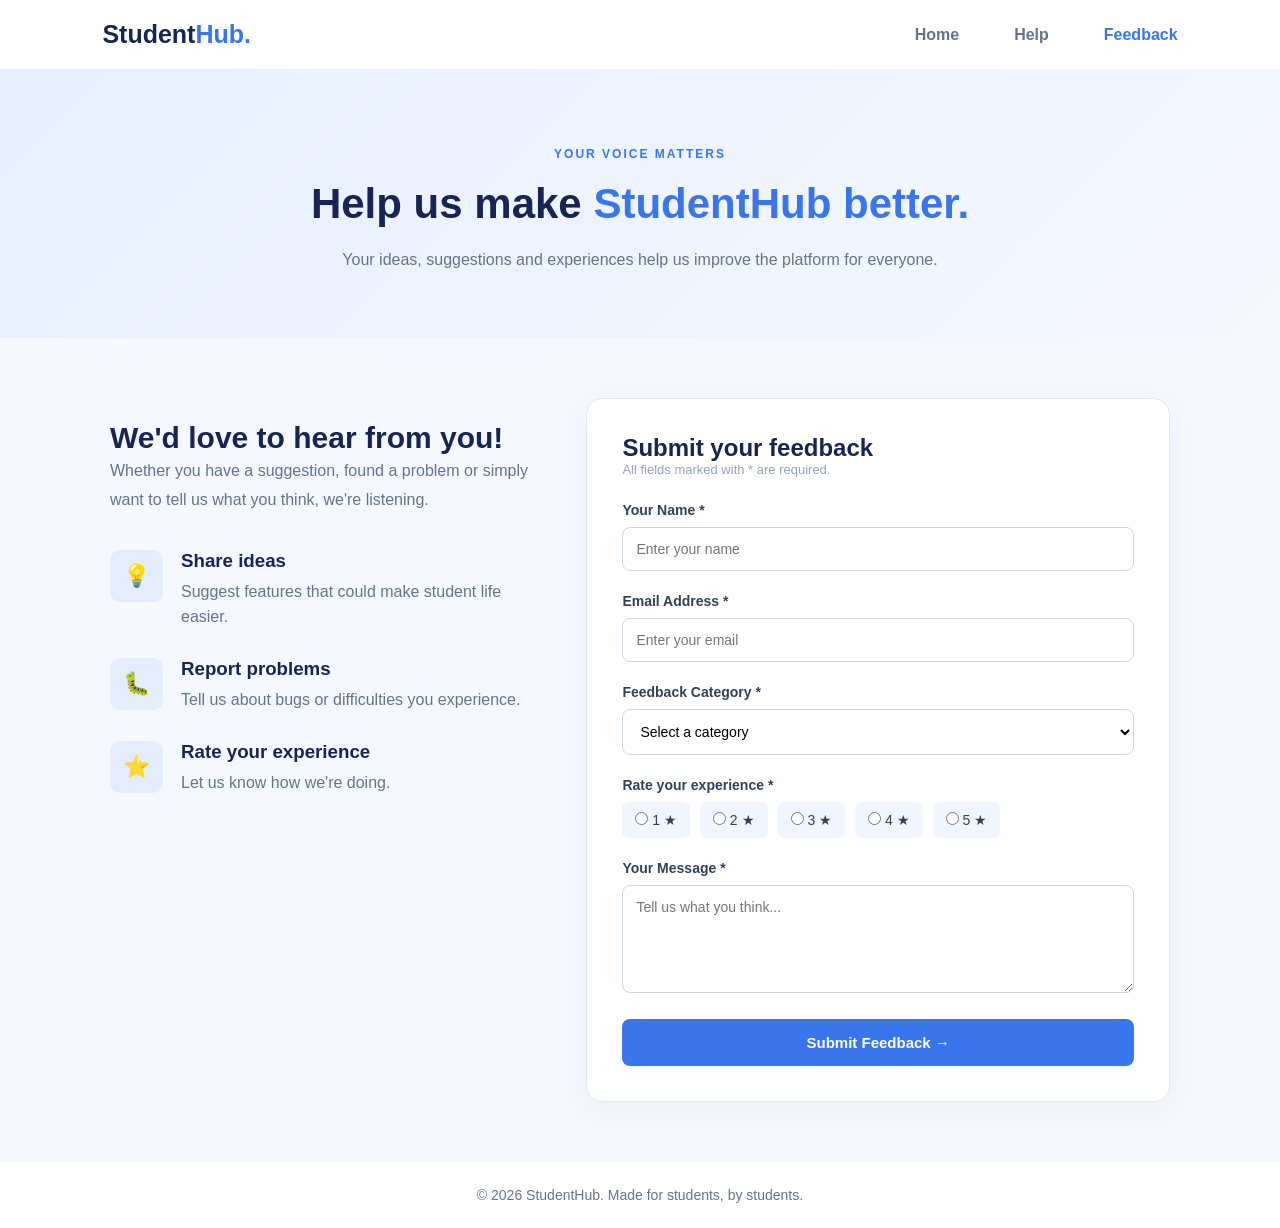
==== feedback.html @ dbc74e3b "Add help and feedback pages" ====
<!DOCTYPE html>
<html lang="en">
<head>
    <meta charset="UTF-8">
    <meta name="viewport" content="width=device-width, initial-scale=1.0">
    <title>Feedback | StudentHub</title>
    <link rel="stylesheet" href="style.css">
</head>
<body class="support-page">

    <header class="support-header">
        <a href="index.html" class="support-logo">Student<span>Hub.</span></a>

        <nav class="support-nav">
            <a href="index.html">Home</a>
            <a href="help.html">Help</a>
            <a href="feedback.html" class="active">Feedback</a>
        </nav>
    </header>

    <main>
        <section class="feedback-hero">
            <span class="hero-tag">YOUR VOICE MATTERS</span>
            <h1>Help us make <span>StudentHub better.</span></h1>
            <p>Your ideas, suggestions and experiences help us improve the platform for everyone.</p>
        </section>

        <section class="feedback-container">

            <div class="feedback-info">
                <h2>We'd love to hear from you!</h2>
                <p>Whether you have a suggestion, found a problem or simply want to tell us what you think, we're listening.</p>

                <div class="feedback-benefit">
                    <span>💡</span>
                    <div>
                        <h3>Share ideas</h3>
                        <p>Suggest features that could make student life easier.</p>
                    </div>
                </div>

                <div class="feedback-benefit">
                    <span>🐛</span>
                    <div>
                        <h3>Report problems</h3>
                        <p>Tell us about bugs or difficulties you experience.</p>
                    </div>
                </div>

                <div class="feedback-benefit">
                    <span>⭐</span>
                    <div>
                        <h3>Rate your experience</h3>
                        <p>Let us know how we're doing.</p>
                    </div>
                </div>
            </div>

            <div class="feedback-form-card">
                <h2>Submit your feedback</h2>
                <p class="form-subtitle">All fields marked with * are required.</p>

                <form id="feedbackForm">

                    <div class="form-group">
                        <label for="name">Your Name *</label>
                        <input type="text" id="name" placeholder="Enter your name" required>
                    </div>

                    <div class="form-group">
                        <label for="email">Email Address *</label>
                        <input type="email" id="email" placeholder="Enter your email" required>
                    </div>

                    <div class="form-group">
                        <label for="category">Feedback Category *</label>
                        <select id="category" required>
                            <option value="">Select a category</option>
                            <option value="Suggestion">Suggestion</option>
                            <option value="Bug Report">Bug Report</option>
                            <option value="General Feedback">General Feedback</option>
                            <option value="User Experience">User Experience</option>
                            <option value="Other">Other</option>
                        </select>
                    </div>

                    <div class="form-group">
                        <label>Rate your experience *</label>
                        <div class="rating-options">
                            <label><input type="radio" name="rating" value="1" required> 1 ★</label>
                            <label><input type="radio" name="rating" value="2"> 2 ★</label>
                            <label><input type="radio" name="rating" value="3"> 3 ★</label>
                            <label><input type="radio" name="rating" value="4"> 4 ★</label>
                            <label><input type="radio" name="rating" value="5"> 5 ★</label>
                        </div>
                    </div>

                    <div class="form-group">
                        <label for="message">Your Message *</label>
                        <textarea id="message" rows="5" placeholder="Tell us what you think..." required></textarea>
                    </div>

                    <button type="submit" class="submit-feedback">
                        Submit Feedback →
                    </button>

                    <p id="feedbackMessage" class="feedback-message"></p>

                </form>
            </div>

        </section>
    </main>

    <footer class="support-footer">
        <p>© 2026 StudentHub. Made for students, by students.</p>
    </footer>

    <script src="script.js"></script>
</body>
</html>
---- style.css ----
* {
    margin: 0;
    padding: 0;
    box-sizing: border-box;
}

body {
    font-family: Arial, sans-serif;
    background: #f4f7fb;
    color: #222;
}

header {
    background: #172554;
    color: white;
    padding: 20px 8%;
    display: flex;
    justify-content: space-between;
    align-items: center;
}

header h2 {
    font-size: 26px;
}

nav a {
    color: white;
    text-decoration: none;
    margin-left: 25px;
    font-size: 16px;
}

nav a:hover {
    color: #60a5fa;
}

.hero {
    text-align: center;
    padding: 100px 20px;
    background: linear-gradient(135deg, #1e40af, #2563eb);
    color: white;
}

.hero h1 {
    font-size: 42px;
    margin-bottom: 15px;
}

.hero p {
    font-size: 19px;
    margin-bottom: 30px;
}

.buttons button {
    padding: 12px 25px;
    margin: 5px;
    border: none;
    border-radius: 6px;
    cursor: pointer;
    font-size: 15px;
}

.buttons button:first-child {
    background: #facc15;
    color: #172554;
}

.buttons button:last-child {
    background: white;
    color: #172554;
}

.features {
    padding: 60px 8%;
    text-align: center;
}

.features h2 {
    font-size: 30px;
    margin-bottom: 35px;
}

.feature-container {
    display: flex;
    justify-content: center;
    gap: 25px;
    flex-wrap: wrap;
}

.feature {
    background: white;
    padding: 30px 20px;
    width: 280px;
    border-radius: 10px;
    box-shadow: 0 4px 12px rgba(0,0,0,0.08);
}

.feature h3 {
    color: #1e40af;
    margin-bottom: 15px;
}

.feature p {
    line-height: 1.6;
}

footer {
    background: #172554;
    color: white;
    text-align: center;
    padding: 20px;
}

/* ================================
   STUDENTHUB HELP & FEEDBACK PAGES
================================ */

.support-page {
    margin: 0;
    background: #f5f8ff;
    color: #1e293b;
    font-family: Arial, sans-serif;
    min-height: 100vh;
}

.support-header {
    background: #ffffff;
    padding: 20px 8%;
    display: flex;
    justify-content: space-between;
    align-items: center;
    box-shadow: 0 2px 12px rgba(0,0,0,0.05);
}

.support-logo {
    text-decoration: none;
    font-size: 25px;
    font-weight: 800;
    color: #172554;
}

.support-logo span {
    color: #3975ed;
}

.support-nav {
    display: flex;
    gap: 30px;
}

.support-nav a {
    text-decoration: none;
    color: #64748b;
    font-weight: 600;
    transition: 0.3s;
}

.support-nav a:hover,
.support-nav a.active {
    color: #3975ed;
}

.help-hero,
.feedback-hero {
    text-align: center;
    padding: 75px 20px 65px;
    background: linear-gradient(135deg, #e7efff, #f5f8ff);
}

.hero-tag {
    color: #3975ed;
    font-size: 12px;
    font-weight: bold;
    letter-spacing: 2px;
}

.help-hero h1,
.feedback-hero h1 {
    font-size: 42px;
    margin: 18px 0;
    color: #172554;
}

.help-hero h1 span,
.feedback-hero h1 span {
    color: #3975ed;
}

.help-hero p,
.feedback-hero p {
    color: #64748b;
    max-width: 600px;
    line-height: 1.7;
    margin: auto;
}

.help-content {
    max-width: 850px;
    margin: 55px auto;
    padding: 0 20px;
}

.help-intro {
    margin-bottom: 30px;
}

.help-intro h2 {
    color: #172554;
    font-size: 27px;
}

.help-intro p {
    color: #64748b;
}

.faq-list {
    display: flex;
    flex-direction: column;
    gap: 15px;
}

.faq-item {
    background: #ffffff;
    border-radius: 12px;
    border: 1px solid #e2e8f0;
    overflow: hidden;
    transition: 0.3s;
}

.faq-item:hover {
    border-color: #9bb9f8;
}

.faq-question {
    width: 100%;
    border: none;
    background: #ffffff;
    padding: 22px;
    display: flex;
    justify-content: space-between;
    align-items: center;
    font-size: 16px;
    font-weight: 600;
    color: #1e293b;
    cursor: pointer;
    text-align: left;
}

.faq-question span {
    color: #3975ed;
    font-size: 24px;
}

.faq-answer {
    display: none;
    padding: 0 22px 20px;
    color: #64748b;
    line-height: 1.7;
}

.faq-item.open .faq-answer {
    display: block;
}

.faq-item.open .faq-question span {
    transform: rotate(45deg);
}

.contact-card {
    margin-top: 50px;
    background: #172554;
    border-radius: 16px;
    padding: 35px;
    color: white;
    display: flex;
    justify-content: space-between;
    align-items: center;
    gap: 25px;
}

.contact-icon {
    font-size: 30px;
}

.contact-card h2 {
    margin-bottom: 10px;
}

.contact-card p {
    color: #cbd5e1;
    line-height: 1.6;
    max-width: 480px;
}

.support-btn {
    background: #ffffff;
    color: #245bd0;
    padding: 14px 20px;
    text-decoration: none;
    border-radius: 8px;
    font-weight: bold;
    white-space: nowrap;
}

.support-btn:hover {
    background: #e7efff;
}

/* FEEDBACK PAGE */

.feedback-container {
    max-width: 1100px;
    margin: 60px auto;
    padding: 0 20px;
    display: grid;
    grid-template-columns: 0.85fr 1.15fr;
    gap: 45px;
    align-items: start;
}

.feedback-info {
    padding: 20px 0;
}

.feedback-info h2 {
    color: #172554;
    font-size: 30px;
    line-height: 1.3;
}

.feedback-info > p {
    color: #64748b;
    line-height: 1.8;
    margin-bottom: 35px;
}

.feedback-benefit {
    display: flex;
    gap: 18px;
    margin: 28px 0;
    align-items: flex-start;
}

.feedback-benefit > span {
    background: #e4edff;
    padding: 13px;
    border-radius: 10px;
    font-size: 22px;
}

.feedback-benefit h3 {
    margin: 0 0 7px;
    color: #172554;
}

.feedback-benefit p {
    margin: 0;
    color: #64748b;
    line-height: 1.6;
}

.feedback-form-card {
    background: white;
    padding: 35px;
    border-radius: 16px;
    border: 1px solid #e2e8f0;
    box-shadow: 0 8px 30px rgba(0,0,0,0.04);
}

.feedback-form-card h2 {
    color: #172554;
    margin-top: 0;
}

.form-subtitle {
    color: #94a3b8;
    font-size: 13px;
    margin-bottom: 25px;
}

.form-group {
    margin-bottom: 22px;
}

.form-group > label {
    display: block;
    margin-bottom: 9px;
    font-size: 14px;
    font-weight: 600;
    color: #334155;
}

.form-group input:not([type="radio"]),
.form-group select,
.form-group textarea {
    box-sizing: border-box;
    width: 100%;
    padding: 13px;
    border: 1px solid #cbd5e1;
    border-radius: 8px;
    font-size: 14px;
    font-family: inherit;
    outline: none;
    background: white;
}

.form-group input:focus,
.form-group select:focus,
.form-group textarea:focus {
    border-color: #3975ed;
    box-shadow: 0 0 0 3px rgba(57,117,237,0.1);
}

.form-group textarea {
    resize: vertical;
}

.rating-options {
    display: flex;
    gap: 10px;
    flex-wrap: wrap;
}

.rating-options label {
    background: #f1f5ff;
    padding: 10px 13px;
    border-radius: 7px;
    color: #334155;
    cursor: pointer;
    font-size: 14px;
}

.rating-options label:has(input:checked) {
    background: #dbe8ff;
    color: #245bd0;
}

.submit-feedback {
    width: 100%;
    padding: 15px;
    background: #3975ed;
    color: white;
    border: none;
    border-radius: 8px;
    font-size: 15px;
    font-weight: bold;
    cursor: pointer;
    transition: 0.3s;
}

.submit-feedback:hover {
    background: #245bd0;
}

.feedback-message {
    text-align: center;
    font-size: 14px;
    margin-bottom: 0;
    color: #15803d;
}

.support-footer {
    text-align: center;
    padding: 25px;
    color: #64748b;
    background: white;
    margin-top: 50px;
    font-size: 14px;
}

/* MOBILE RESPONSIVENESS */

@media (max-width: 768px) {
    .support-header {
        padding: 18px 5%;
        flex-direction: column;
        gap: 18px;
    }

    .support-nav {
        gap: 20px;
    }

    .help-hero h1,
    .feedback-hero h1 {
        font-size: 32px;
    }

    .contact-card {
        flex-direction: column;
        align-items: flex-start;
    }

    .feedback-container {
        grid-template-columns: 1fr;
        gap: 20px;
    }

    .feedback-form-card {
        padding: 23px;
    }
}

@media (max-width: 400px) {
    .support-nav {
        gap: 12px;
        font-size: 14px;
    }
}
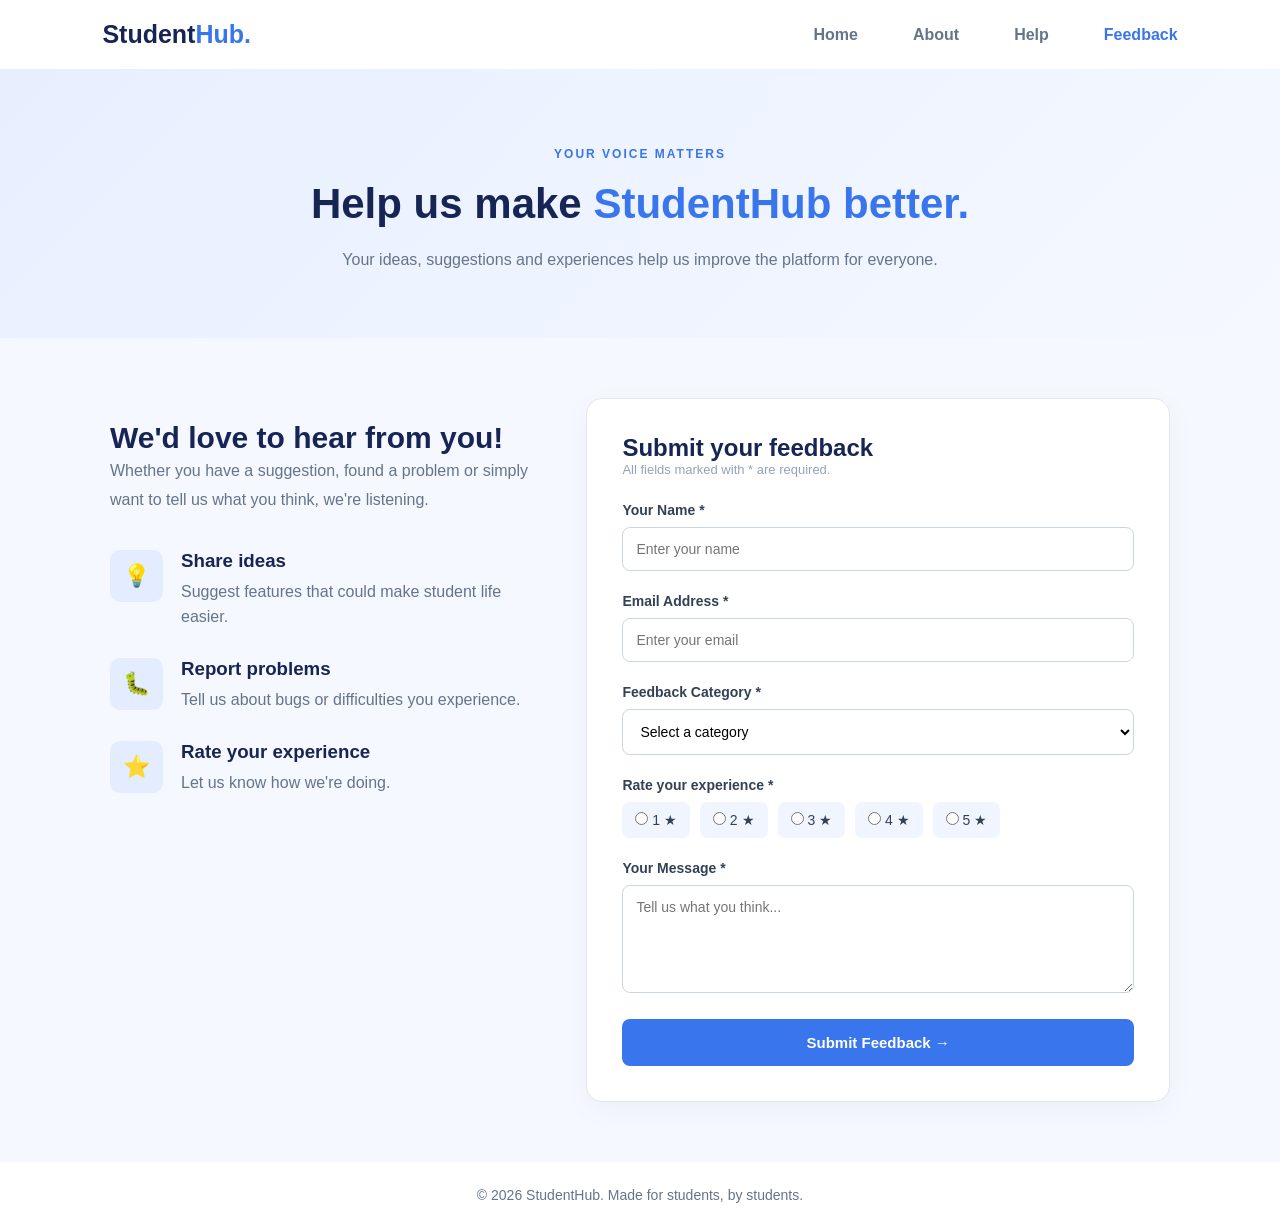
==== commit d158e716: "about page added" ====
--- a/feedback.html
+++ b/feedback.html
@@ -14,6 +14,7 @@
 
         <nav class="support-nav">
             <a href="index.html">Home</a>
+            <a href="about.html">About</a>
             <a href="help.html">Help</a>
             <a href="feedback.html" class="active">Feedback</a>
         </nav>
--- a/style.css
+++ b/style.css
@@ -162,7 +162,8 @@
 }
 
 .help-hero,
-.feedback-hero {
+.feedback-hero,
+.about-hero {
     text-align: center;
     padding: 75px 20px 65px;
     background: linear-gradient(135deg, #e7efff, #f5f8ff);
@@ -176,19 +177,22 @@
 }
 
 .help-hero h1,
-.feedback-hero h1 {
+.feedback-hero h1,
+.about-hero h1 {
     font-size: 42px;
     margin: 18px 0;
     color: #172554;
 }
 
 .help-hero h1 span,
-.feedback-hero h1 span {
+.feedback-hero h1 span,
+.about-hero h1 span {
     color: #3975ed;
 }
 
 .help-hero p,
-.feedback-hero p {
+.feedback-hero p,
+.about-hero p {
     color: #64748b;
     max-width: 600px;
     line-height: 1.7;
@@ -469,6 +473,210 @@
     font-size: 14px;
 }
 
+/* ABOUT BCA PAGE */
+
+.about-container {
+    max-width: 1100px;
+    margin: 55px auto;
+    padding: 0 20px;
+}
+
+.about-overview {
+    display: grid;
+    grid-template-columns: 1.15fr 0.85fr;
+    gap: 40px;
+    align-items: center;
+    background: #ffffff;
+    padding: 40px;
+    border-radius: 16px;
+    border: 1px solid #e2e8f0;
+    box-shadow: 0 8px 30px rgba(0,0,0,0.03);
+    margin-bottom: 55px;
+}
+
+.about-text h2 {
+    color: #172554;
+    font-size: 28px;
+    margin-bottom: 16px;
+}
+
+.about-text p {
+    color: #64748b;
+    line-height: 1.8;
+    margin-bottom: 15px;
+}
+
+.about-text p:last-child {
+    margin-bottom: 0;
+}
+
+.about-stats {
+    display: grid;
+    grid-template-columns: repeat(2, 1fr);
+    gap: 18px;
+}
+
+.stat-box {
+    background: #f1f5ff;
+    padding: 24px 18px;
+    border-radius: 12px;
+    text-align: center;
+    border: 1px solid #dbe8ff;
+}
+
+.stat-box h3 {
+    color: #3975ed;
+    font-size: 32px;
+    margin-bottom: 6px;
+}
+
+.stat-box p {
+    color: #334155;
+    font-size: 14px;
+    font-weight: 600;
+}
+
+.about-section {
+    margin-bottom: 55px;
+}
+
+.section-heading {
+    text-align: center;
+    margin-bottom: 35px;
+}
+
+.section-heading h2 {
+    color: #172554;
+    font-size: 28px;
+    margin-bottom: 10px;
+}
+
+.section-heading p {
+    color: #64748b;
+}
+
+.bca-grid {
+    display: grid;
+    grid-template-columns: repeat(3, 1fr);
+    gap: 24px;
+}
+
+.bca-card {
+    background: #ffffff;
+    padding: 28px 24px;
+    border-radius: 14px;
+    border: 1px solid #e2e8f0;
+    transition: 0.3s;
+}
+
+.bca-card:hover {
+    border-color: #9bb9f8;
+    transform: translateY(-4px);
+    box-shadow: 0 10px 25px rgba(57, 117, 237, 0.08);
+}
+
+.bca-icon {
+    display: inline-block;
+    background: #e4edff;
+    padding: 12px;
+    border-radius: 10px;
+    font-size: 24px;
+    margin-bottom: 16px;
+}
+
+.bca-card h3 {
+    color: #172554;
+    font-size: 19px;
+    margin-bottom: 10px;
+}
+
+.bca-card p {
+    color: #64748b;
+    line-height: 1.65;
+    font-size: 15px;
+}
+
+.roadmap-grid {
+    display: grid;
+    grid-template-columns: repeat(3, 1fr);
+    gap: 24px;
+}
+
+.roadmap-card {
+    background: #ffffff;
+    padding: 30px 25px;
+    border-radius: 14px;
+    border: 1px solid #e2e8f0;
+    position: relative;
+}
+
+.year-badge {
+    display: inline-block;
+    background: #dbe8ff;
+    color: #245bd0;
+    font-size: 12px;
+    font-weight: 700;
+    padding: 6px 12px;
+    border-radius: 20px;
+    margin-bottom: 14px;
+    letter-spacing: 0.5px;
+}
+
+.roadmap-card h3 {
+    color: #172554;
+    font-size: 20px;
+    margin-bottom: 16px;
+}
+
+.roadmap-card ul {
+    list-style: none;
+    padding: 0;
+}
+
+.roadmap-card ul li {
+    color: #475569;
+    padding: 8px 0;
+    border-bottom: 1px dashed #e2e8f0;
+    font-size: 14.5px;
+    display: flex;
+    align-items: center;
+    gap: 8px;
+}
+
+.roadmap-card ul li:last-child {
+    border-bottom: none;
+}
+
+.roadmap-card ul li::before {
+    content: "✓";
+    color: #3975ed;
+    font-weight: bold;
+}
+
+.career-tags {
+    display: flex;
+    flex-wrap: wrap;
+    justify-content: center;
+    gap: 14px;
+}
+
+.career-tag {
+    background: #ffffff;
+    color: #172554;
+    border: 1px solid #cbd5e1;
+    padding: 12px 22px;
+    border-radius: 30px;
+    font-size: 15px;
+    font-weight: 600;
+    transition: 0.25s;
+}
+
+.career-tag:hover {
+    background: #3975ed;
+    color: #ffffff;
+    border-color: #3975ed;
+}
+
 /* MOBILE RESPONSIVENESS */
 
 @media (max-width: 768px) {
@@ -483,8 +691,19 @@
     }
 
     .help-hero h1,
-    .feedback-hero h1 {
+    .feedback-hero h1,
+    .about-hero h1 {
         font-size: 32px;
+    }
+
+    .about-overview {
+        grid-template-columns: 1fr;
+        padding: 25px;
+    }
+
+    .bca-grid,
+    .roadmap-grid {
+        grid-template-columns: 1fr;
     }
 
     .contact-card {
